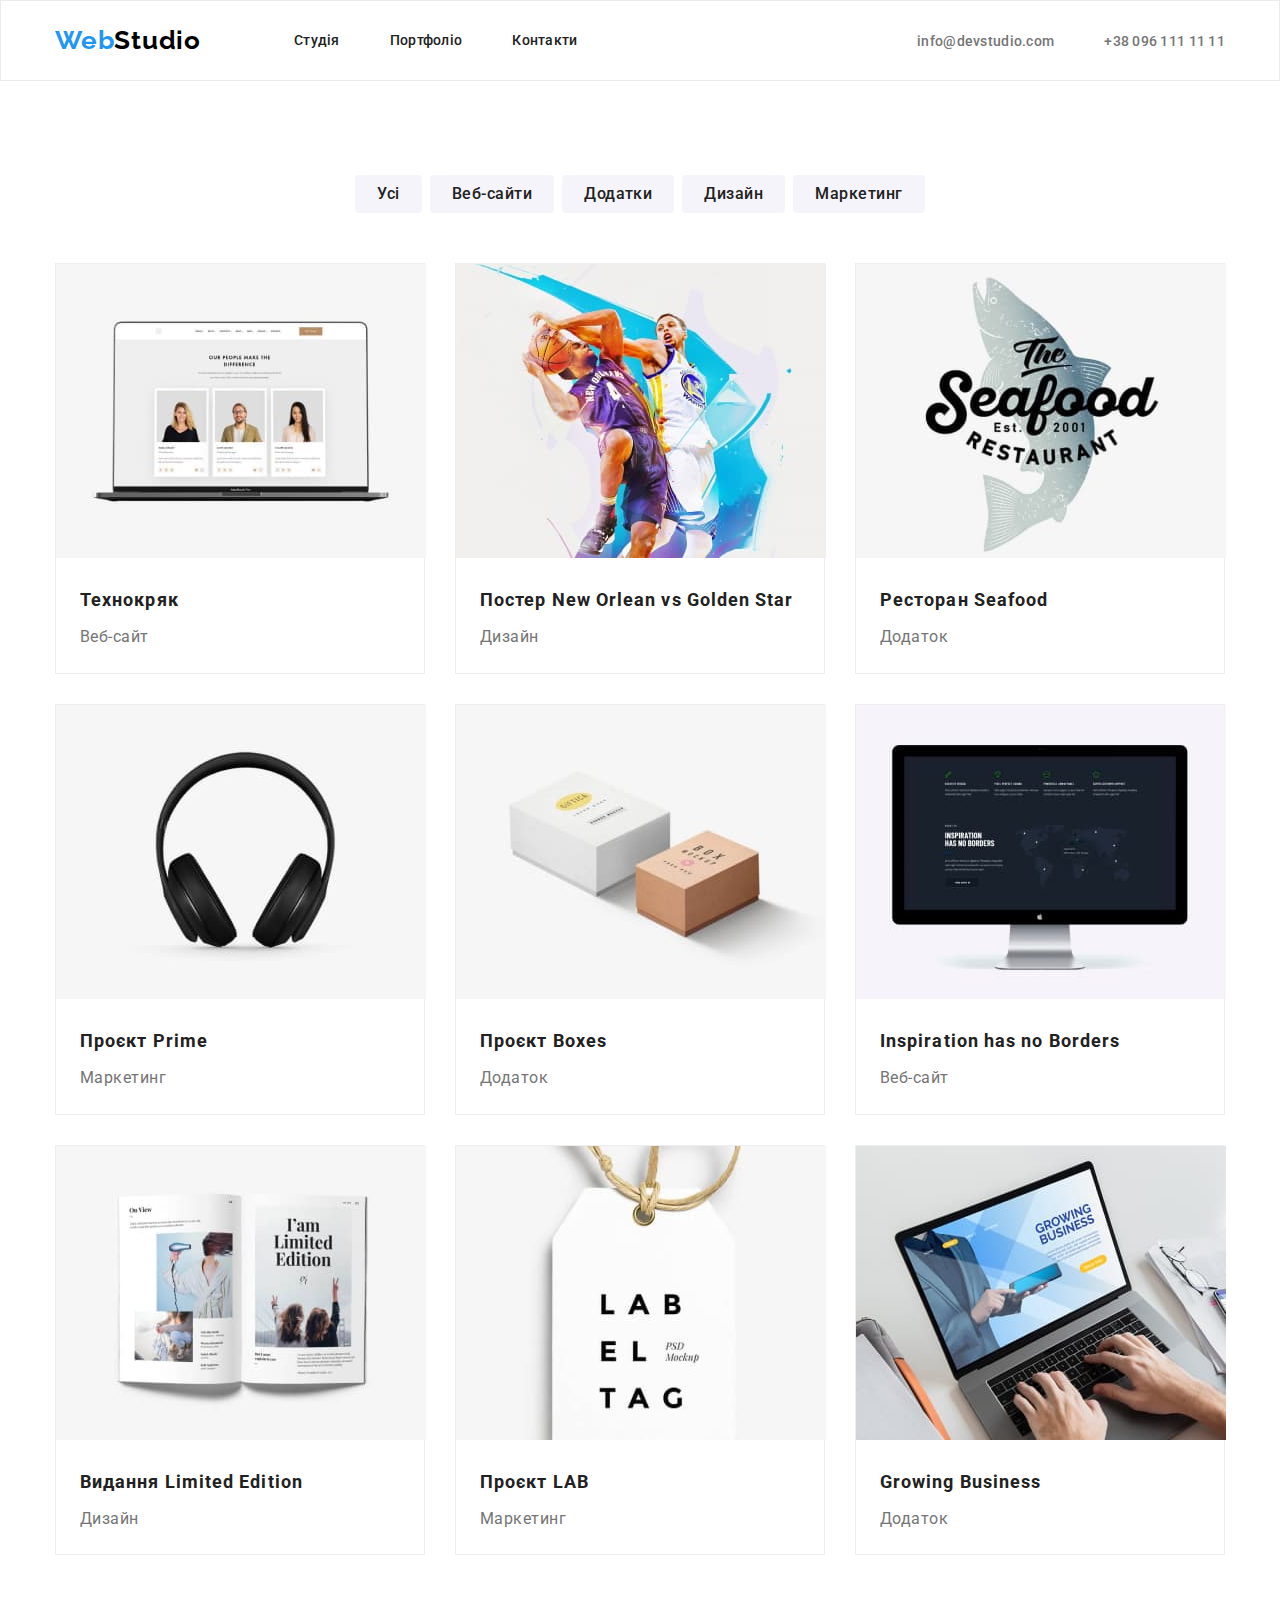
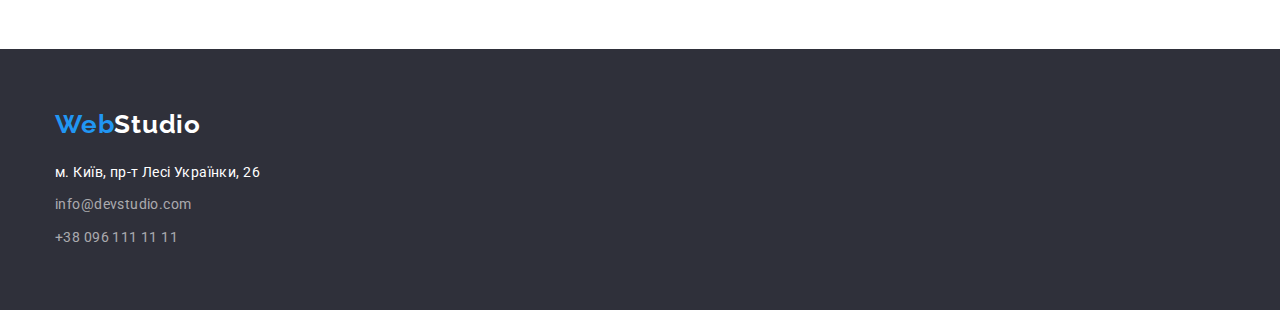
==== portfolio.html @ 5ba32ba5 "клонує 03" ====
<!DOCTYPE html>
<html lang="en">
<head>
    <meta charset="UTF-8">
    <meta http-equiv="X-UA-Compatible" content="IE=edge">
    <meta name="viewport" content="width=device-width, initial-scale=1.0">
    <title>WebStudio Portfolio</title>
    <link href="https://fonts.googleapis.com/css2?family=Raleway:wght@700&family=Roboto:wght@400;500;700;900&display=swap"
        rel="stylesheet">
    <link rel="stylesheet" href="https://cdnjs.cloudflare.com/ajax/libs/modern-normalize/1.0.0/modern-normalize.min.css" />
    <link rel="stylesheet" href="./css/styles.css">
</head>
<body class="studio-portfolio">
    <!-- Шапка сайту-->
    
    <header class="over">
        <div class="container main-over">
            <a href="./index.html" class="logo"><span class="logo-web">Web</span><span class="logo-studio">Studio</span></a>
            <nav>
                <ul class="site-nav">
                    <li class="item"><a href="./index.html" class="link">Студія</a></li>
                    <li class="item"><a href="./portfolio.html" class="link">Портфоліо</a></li>
                    <li class="item"><a href="" class="link">Контакти</a></li>
                </ul>
            </nav>
            <ul class="contacts">
                <li class="item"><a href="mailto:info@devstudio.com" class="link">info@devstudio.com</a></li>
                <li class="item"><a href="tel:+380961111111" class="link">+38 096 111 11 11</a></li>
            </ul>
        </div>
    </header>

    <main>
        <section class="section section-portfolio">
            <div class="container">
            <!-- Прихований заголовок -->
            <h1 class="visually-hidden">Портфоліо</h1>
            <!-- Кнопки фільтрів проектів -->
            <ul class="portfolio-nav">
                <li class="portfolio-item"><button type="button" class="item">Усі</button></li>
                <li class="portfolio-item"><button type="button" class="item">Веб-сайти</button></li>
                <li class="portfolio-item"><button type="button" class="item">Додатки</button></li>
                <li class="portfolio-item"><button type="button" class="item">Дизайн</button></li>
                <li class="portfolio-item"><button type="button" class="item">Маркетинг</button></li>
            </ul>
            <!-- Перелік проектів -->
            <ul class="projects">
                <li class="project-item"><a href="">
                    <img width="370" src="./images/portfolio-img/portfolio-1.jpg" alt="Веб-сайт Технокряк">
                    <h2 class="project-name">Технокряк</h2>
                    <p class="project-type">Веб-сайт</p>
                </a></li>
                <li class="project-item"><a href="">
                    <img width="370" src="./images/portfolio-img/portfolio-2.jpg" alt="Дизайн постеру">
                    <h2 class="project-name">Постер New Orlean vs Golden Star</h2>
                    <p class="project-type">Дизайн</p>    
                </a></li>
                <li class="project-item"><a href="">
                    <img width="370" src="./images/portfolio-img/portfolio-3.jpg" alt="Логотип ресторану">
                    <h2 class="project-name">Ресторан Seafood</h2>
                    <p class="project-type">Додаток</p>
                </a></li>
                <li class="project-item"><a href="">
                    <img width="370" src="./images/portfolio-img/portfolio-4.jpg" alt="Навушники">
                    <h2 class="project-name">Проєкт Prime</h2>
                    <p class="project-type">Маркетинг</p>
                </a></li>
                <li class="project-item"><a href="">
                    <img width="370" src="./images/portfolio-img/portfolio-5.jpg" alt="Коробки">
                    <h2 class="project-name">Проєкт Boxes</h2>
                    <p class="project-type">Додаток</p>
                </a></li>
                <li class="project-item"><a href="">
                    <img width="370" src="./images/portfolio-img/portfolio-6.jpg" alt="Сторінка сайту">
                    <h2 class="project-name">Inspiration has no Borders</h2>
                    <p class="project-type">Веб-сайт</p>
                </a></li>
                <li class="project-item"><a href="">
                    <img width="370" src="./images/portfolio-img/portfolio-7.jpg" alt="Сторінка журналу">
                    <h2 class="project-name">Видання Limited Edition</h2>
                    <p class="project-type">Дизайн</p>
                </a></li>
                <li class="project-item"><a href="">
                    <img width="370" src="./images/portfolio-img/portfolio-8.jpg" alt="Бірка">
                    <h2 class="project-name">Проєкт LAB</h2>
                    <p class="project-type">Маркетинг</p>
                </a></li>
                <li class="project-item"><a href="">
                    <img width="370" src="./images/portfolio-img/portfolio-9.jpg" alt="Сторінка додатку">
                    <h2 class="project-name">Growing Business</h2>
                    <p class="project-type">Додаток</p>
                </a></li>
            </ul>
            </div>
        </section>
    </main>
    <!-- Підвал сайту -->
    
    <footer class="under section">
        <div class="container">
            <a href="./index.html" class="logo"><span class="logo-web">Web</span><span
                    class="logo-studio-ftr">Studio</span></a>
            <address>
                <ul>
                    <li class="address">м. Київ, пр-т Лесі Українки, 26</li>
                    <li class="email-ftr"><a href="mailto:info@devstudio.com" class="contact-ftr">info@devstudio.com</a></li>
                    <li><a href="tel:+380961111111" class="contact-ftr">+38 096 111 11 11</a></li>
                </ul>
            </address>
        </div>
    </footer>
</body>
</html>
---- css/styles.css ----
ul {
    list-style: none;
    padding-left: 0;
}
a {
    text-decoration: none;
}

h1, h2, h3, h4, h5, h6, p, ul {
    margin: 0;
}
.container {
    width: 1200px;
    margin: 0 auto;
    padding-left: 15px;
    padding-right: 15px;
}

.section {
    padding-top: 94px;
    padding-bottom: 94px
}

:root {
    --primary-color: #757575;
    --secondary-color: #212121;
    --logo-color: #000000;
    --hero-color: #FFFFFF;
    --footer-color: rgba(255, 255, 255, 0.6);
    --accent-color:#2196F3;
    --primary-background_color: #F5F5F5;
    --secondary-background-color: #F5F4FA;
    --footer_background_color: #2F303A;
}

.studio,
.studio-portfolio {
    background-color: var(--hero-color);
    color: var(--primary-color);
    font-family: 'Roboto', sans-serif;
}

.logo {
    display: inline-block;
    font-family: 'Raleway', sans-serif;
    font-weight: 700;
    font-size: 26px;
    line-height: 1.2;
    letter-spacing: 0.03em;
}

.over {
    background-color: var(--hero-color);
    border: 1px solid #ECECEC;
}

.main-over {
    display: flex;
    align-items: center;
}
/* Навігація */

.logo-web {
    color: var(--accent-color);
}

.logo-studio {
    color: var(--logo-color);
}

.site-nav {
    display: flex;
    margin-left: 93px;
}

.site-nav .item:not(:last-child){
    margin-right: 50px;
}

.site-nav .link {
    display: block;
    padding-top: 32px;
    padding-bottom: 32px;

    color: var(--secondary-color);
    font-weight: 500;
    font-size: 14px;
    line-height: 1.1;
    letter-spacing: 0.02em;
}

.contacts {
    display: flex;
    margin-left: auto;
}

.contacts .item + .item {
    margin-left: 50px;
}

.contacts .link {
    display: inline-block;
    color: var(--primary-color);
    font-weight: 500;
    font-size: 14px;
    line-height: 1.1;
    letter-spacing: 0.02em;
}

.link:hover,
.link:focus {
    color: var(--accent-color);
}

/* Герой-секція */

.hero {
   background-color: var(--footer_background_color); 
   padding: 200px 0;
}

.hero-tittle {
    width: 696px;
    margin: 0 auto;
    margin-bottom: 30px;
    color: var(--hero-color);
    font-weight: 900;
    font-size: 44px;
    line-height: 1.4;
    text-align: center;
    letter-spacing: 0.06em;
    text-transform: uppercase;
}

.hero-btn {
    padding: 10px 32px;
    margin: 0 auto;
    box-shadow: 0px 4px 4px rgba(0, 0, 0, 0.15);
    border-radius: 4px;
    color: var(--hero-color);
    background-color: var(--accent-color);
    font-weight: 700;
    font-size: 16px;
    line-height: 1.9;
    display: flex;
    align-items: center;
    text-align: center;
    letter-spacing: 0.06em;
    cursor: pointer;
}

/* Особливості */
/* Прихований заголовок */

.visually-hidden {
    position: absolute;
    width: 1px;
    height: 1px;
    margin: -1px;
    border: 0;
    padding: 0;

    white-space: nowrap;
    clip-path: inset(100%);
    clip: rect(0 0 0 0);
    overflow: hidden;
}

.speciality {
    padding-bottom: 0;
}

.features {
    display: flex;
    flex-wrap: wrap;
}

.features .item {
    width: 270px;
}

.features .item:not(:last-child) {
    margin-right: 30px;
}


.features-name {
    margin-bottom: 10px;
    color: var(--secondary-color);
    font-weight: 700;
    font-size: 14px;
    line-height: 1.1;
    letter-spacing: 0.03em;
    text-transform: uppercase;
}

.features-details {
    width: 270px;
    font-size: 14px;
    line-height: 1.7;
    letter-spacing: 0.03em;
}

/* Чим ми займаємося */

.work-do {
    margin-bottom: 50px;
    color: var(--secondary-color);
    font-weight: 700;
    font-size: 36px;
    line-height: 1.2;
    text-align: center;
    letter-spacing: 0.03em;
}

.employment {
    display: flex;
}

.employment .item:not(:last-child) {
    margin-right: 30px;
}

/* Наша команда */
.team {
    background-color: var(--secondary-background-color);
}

.team-name {
    margin-bottom: 50px;
    color: var(--secondary-color);
    font-weight: 700;
    font-size: 36px;
    line-height: 1.2;
    text-align: center;
    letter-spacing: 0.03em;
}

.team-photo {
    margin-bottom: 30px;
}

.team-initials {
    margin-bottom: 10px;
    color: var(--secondary-color);
    font-weight: 500;
    font-size: 16px;
    line-height: 1.2;
    text-align: center;
    letter-spacing: 0.03em;
}

.team-position {
    font-size: 16px;
    line-height: 1.2;
    text-align: center;
    letter-spacing: 0.03em;
}

.team-list {
    display: flex;
}

.teams:not(:last-child) {
    margin-right: 30px;
}

.teams {
    padding-bottom: 30px;
    box-shadow: 0px 1px 3px rgba(0, 0, 0, 0.12), 0px 1px 1px rgba(0, 0, 0, 0.14), 0px 2px 1px rgba(0, 0, 0, 0.2);
    border-radius: 0px 0px 4px 4px;
    background-color: #FFFFFF;
}
/* Підвал сайту */

.under {
    padding: 60px 0;
    background-color: var(--footer_background_color);
}

.logo-studio-ftr {
    color: var(--hero-color)
}
.address {
    margin-top: 20px;
    margin-bottom: 9px;
    color: var(--hero-color);
    font-style: normal;
    font-size: 14px;
    line-height: 1.7;
    letter-spacing: 0.03em;
}

.contact-ftr {
    color: var(--footer-color);
    font-style: normal;
    font-size: 14px;
    line-height: 1.7;
    letter-spacing: 0.03em;
}

.email-ftr {
    margin-bottom: 9px;
}

.contact-ftr:hover,
.contact-ftr:focus {
    color: var(--accent-color);
}

/* Портфоліо */

.portfolio-nav {
    display: flex;
    justify-content: center;
}

.portfolio-item:not(:last-child) {
    margin-right: 8px;
}

.portfolio-nav .item {
    padding: 6px 22px;
    border: 0;
    border-radius: 4px;
    color: var(--secondary-color);
    background-color: var(--secondary-background-color);
    font-weight: 500;
    font-size: 16px;
    line-height: 1.6;
    text-align: center;
    letter-spacing: 0.03em;
    cursor: pointer;
}

.portfolio-nav li:last-child {
    margin-bottom: 50px;
}

.portfolio-nav .item:hover,
.portfolio-nav .item:focus,
.portfolio-nav .item:active {
    color: var(--hero-color);
    background-color: var(--accent-color);
    box-shadow: 0px 3px 1px rgba(0, 0, 0, 0.1), 0px 1px 2px rgba(0, 0, 0, 0.08), 0px 2px 2px rgba(0, 0, 0, 0.12);
    border-radius: 4px;
}

/* Перелік проектів */

.projects {
    display: flex;
    flex-wrap: wrap;
}

.project-item {
    width: 370px;
    margin-right: 30px;
    margin-bottom: 30px;
    border: 1px solid #EEEEEE;
}

.project-item:nth-child(3n) {
    margin-right: 0;
}

.project-item:nth-last-child(-n+3) {
    margin-bottom: 0;
}

.projects img {
    margin-bottom: 20px;
}

.project-name {
    margin-bottom: 4px;
    margin-left: 24px;
    margin-left: 24px;
    color: var(--secondary-color);
    font-weight: 700;
    font-size: 18px;
    line-height: 2.0;
    letter-spacing: 0.06em;
}

.project-type {
    margin-left: 24px;
    margin-left: 24px;
    margin-bottom: 20px;
    color: var(--primary-color);
    font-size: 16px;
    line-height: 1.9;
    letter-spacing: 0.03em;
}
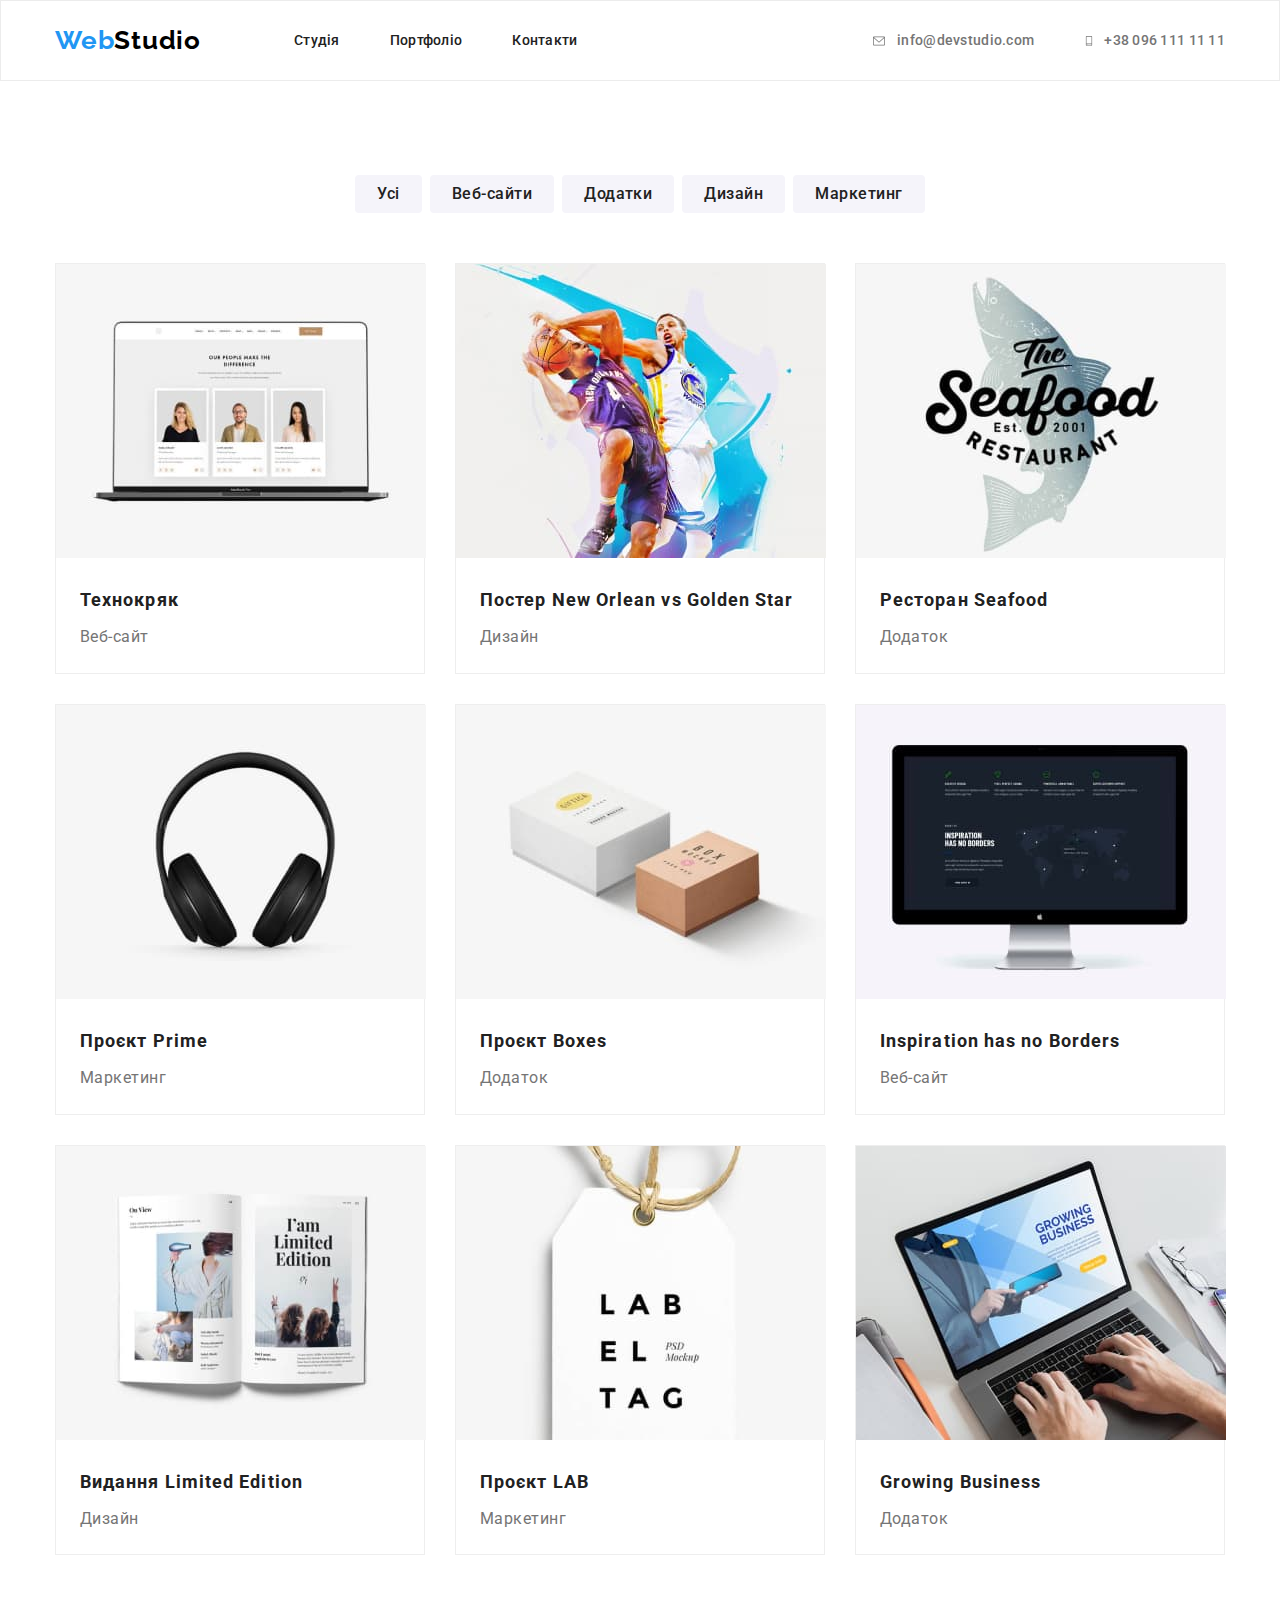
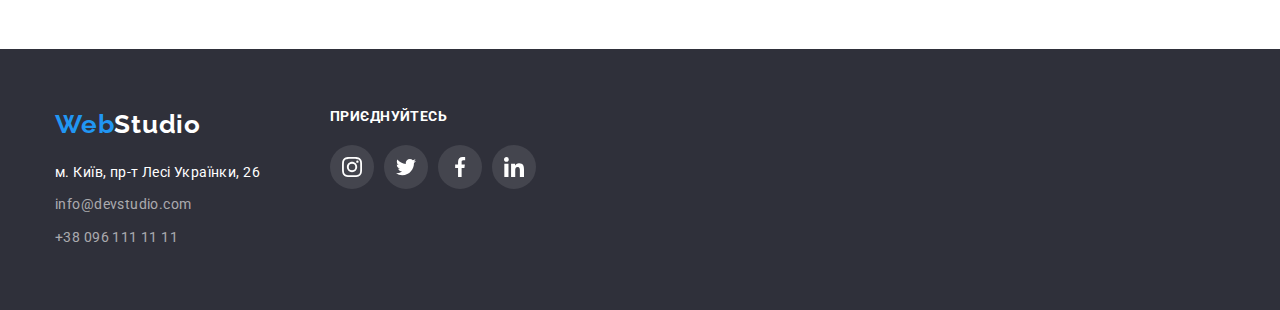
==== commit b0901260: "svg" ====
--- a/portfolio.html
+++ b/portfolio.html
@@ -24,8 +24,22 @@
                 </ul>
             </nav>
             <ul class="contacts">
-                <li class="item"><a href="mailto:info@devstudio.com" class="link">info@devstudio.com</a></li>
-                <li class="item"><a href="tel:+380961111111" class="link">+38 096 111 11 11</a></li>
+                <li class="item">
+                    <a href="mailto:info@devstudio.com" class="link">
+                        <svg class="envelope" width="16px" height="12px">
+                            <use href="./images/icons.svg#icon-envelope"></use>
+                        </svg>
+                        info@devstudio.com
+                    </a>
+                </li>
+                <li class="item">
+                    <a href="tel:+380961111111" class="link">
+                        <svg class="smartphone" width="10px" height="16px">
+                            <use href="./images/icons.svg#icon-smartphone"></use>
+                        </svg>
+                        +38 096 111 11 11
+                    </a>
+                </li>
             </ul>
         </div>
     </header>
@@ -97,16 +111,40 @@
     <!-- Підвал сайту -->
     
     <footer class="under section">
-        <div class="container">
-            <a href="./index.html" class="logo"><span class="logo-web">Web</span><span
-                    class="logo-studio-ftr">Studio</span></a>
-            <address>
-                <ul>
-                    <li class="address">м. Київ, пр-т Лесі Українки, 26</li>
-                    <li class="email-ftr"><a href="mailto:info@devstudio.com" class="contact-ftr">info@devstudio.com</a></li>
-                    <li><a href="tel:+380961111111" class="contact-ftr">+38 096 111 11 11</a></li>
+        <div class="container container-ftr">
+            <div class="contacts-ftr">
+                <a href="./index.html" class="logo"><span class="logo-web">Web</span><span
+                        class="logo-studio-ftr">Studio</span></a>
+                <address>
+                    <ul>
+                        <li class="address">м. Київ, пр-т Лесі Українки, 26</li>
+                        <li class="email-ftr"><a href="mailto:info@devstudio.com" class="contact-ftr">info@devstudio.com</a>
+                        </li>
+                        <li><a href="tel:+380961111111" class="contact-ftr">+38 096 111 11 11</a></li>
+                    </ul>
+                </address>
+            </div>
+            <div class="nav-icons">
+                <p>ПРИЄДНУЙТЕСЬ</p>
+                <ul class="icons-ft">
+                    <li>
+                        <svg class="icons-ft-item" width="20px" height="20px">
+                            <use href="./images/icons.svg#icon-instagram" </svg>
+                    </li>
+                    <li>
+                        <svg class="icons-ft-item" width="20px" height="20px">
+                            <use href="./images/icons.svg#icon-twitter" </svg>
+                    </li>
+                    <li>
+                        <svg class="icons-ft-item" width="20px" height="20px">
+                            <use href="./images/icons.svg#icon-facebook" </svg>
+                    </li>
+                    <li>
+                        <svg class="icons-ft-item" width="20px" height="20px">
+                            <use href="./images/icons.svg#icon-linkedin" </svg>
+                    </li>
                 </ul>
-            </address>
+            </div>
         </div>
     </footer>
 </body>
--- a/css/styles.css
+++ b/css/styles.css
@@ -92,6 +92,7 @@
 .contacts {
     display: flex;
     margin-left: auto;
+    align-items: center;
 }
 
 .contacts .item + .item {
@@ -99,7 +100,8 @@
 }
 
 .contacts .link {
-    display: inline-block;
+    display: flex;
+    align-items: center;
     color: var(--primary-color);
     font-weight: 500;
     font-size: 14px;
@@ -112,10 +114,23 @@
     color: var(--accent-color);
 }
 
+.envelope,
+.smartphone {
+    margin-right: 10px;
+    fill: currentColor;
+    /* display: block;
+    position: relative;
+    margin-top: -2px; */
+
+}
+
 /* Герой-секція */
 
 .hero {
+    background-image: linear-gradient(rgba(47, 48, 58, 0.4),rgba(47, 48, 58, 0.4)), url(../images/hero-bg.jpg);
+    max-width: 1600px;
    background-color: var(--footer_background_color); 
+   margin: 0 auto;
    padding: 200px 0;
 }
 
@@ -136,6 +151,7 @@
     padding: 10px 32px;
     margin: 0 auto;
     box-shadow: 0px 4px 4px rgba(0, 0, 0, 0.15);
+    border: none;
     border-radius: 4px;
     color: var(--hero-color);
     background-color: var(--accent-color);
@@ -201,6 +217,17 @@
     letter-spacing: 0.03em;
 }
 
+.feature-icon1 {
+    display: flex;
+    justify-content: center; 
+    align-items: center;
+    width: 270px;
+    height: 120px;
+    background-color: var(--secondary-background-color);
+    border-radius: 4px;
+    margin-bottom: 30px;
+}
+
 /* Чим ми займаємося */
 
 .work-do {
@@ -226,7 +253,8 @@
     background-color: var(--secondary-background-color);
 }
 
-.team-name {
+.team-name,
+.regular {
     margin-bottom: 50px;
     color: var(--secondary-color);
     font-weight: 700;
@@ -271,6 +299,62 @@
     border-radius: 0px 0px 4px 4px;
     background-color: #FFFFFF;
 }
+
+.icons {
+    display: flex;
+    justify-content: center;
+    align-items: center;
+    margin-top: 16px;
+}
+
+.icons li {
+    display: flex;
+    justify-content: center;
+    align-items: center;
+    width: 44px;
+    height: 44px;
+    fill: #AFB1B8;
+}
+
+.icons li:hover {
+    background-color: var(--accent-color);
+    fill: var(--hero-color);
+    border-radius: 50%;
+}
+
+/* Постійні клієнти */
+
+.regular-clients {
+    display: flex;
+    justify-content: center;
+    align-items: center;
+}
+
+.regular-clients li {
+    display: flex;
+    justify-content: center;
+    align-items: center;
+    width: 170px;
+    height: 92px;
+    border: 1px solid #AFB1B8;
+    border-radius: 4px;
+    color: #AFB1B8;
+    background-color: var(--hero-color);
+}
+
+.regular-clients li:not(:last-child) {
+    margin-right: 30px;
+}
+
+.regular-clients li:hover {
+    border: 1px solid var(--accent-color);
+    color: var(--accent-color);
+}
+
+.client {
+    fill: currentColor;
+}
+
 /* Підвал сайту */
 
 .under {
@@ -306,6 +390,52 @@
 .contact-ftr:hover,
 .contact-ftr:focus {
     color: var(--accent-color);
+}
+
+.nav-icons p {
+    margin-bottom: 20px;
+    font-weight: 700;
+    font-size: 14px;
+    line-height: 1.14;
+    letter-spacing: 0.03em;
+    text-transform: uppercase;
+    color: var(--hero-color)
+}
+
+.contacts-ftr {
+    margin-right: 70px;
+}
+
+.container-ftr {
+    display: flex;
+}
+
+.icons-ft {
+    display: flex;
+    justify-content: center;
+    align-items: center;
+    margin-top: 16px;
+}
+
+.icons-ft li {
+    display: flex;
+    justify-content: center;
+    align-items: center;
+    width: 44px;
+    height: 44px;
+    fill: var(--hero-color);
+    background: rgba(255, 255, 255, 0.1);
+    border-radius: 50%;
+}
+
+.icons-ft li:not(:last-child) {
+    margin-right: 10px;
+} 
+
+.icons-ft li:hover {
+    background-color: var(--accent-color);
+    color: var(--hero-color);
+    border-radius: 50%;
 }
 
 /* Портфоліо */
@@ -360,6 +490,10 @@
     border: 1px solid #EEEEEE;
 }
 
+.project-item:hover {
+    box-shadow: 0px 1px 1px rgba(0, 0, 0, 0.12), 0px 4px 4px rgba(0, 0, 0, 0.06), 1px 4px 6px rgba(0, 0, 0, 0.16);
+}
+
 .project-item:nth-child(3n) {
     margin-right: 0;
 }
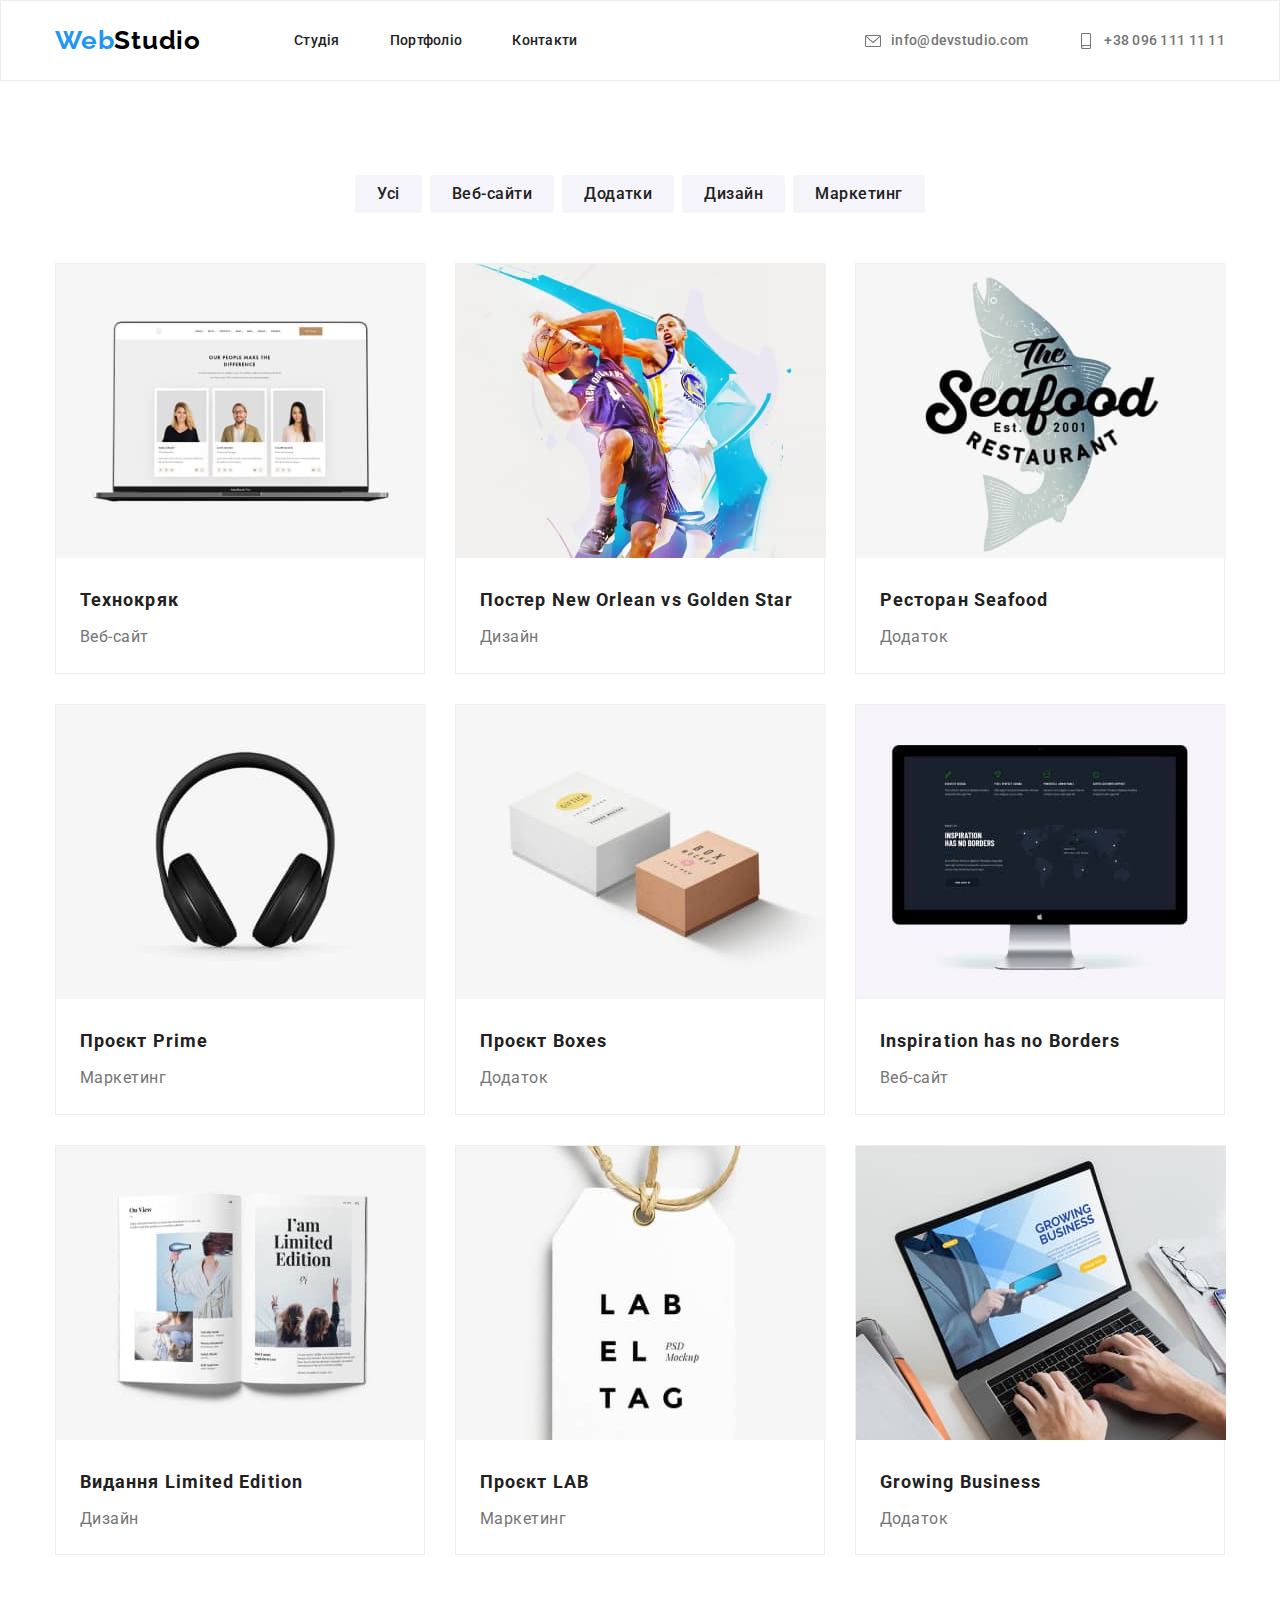
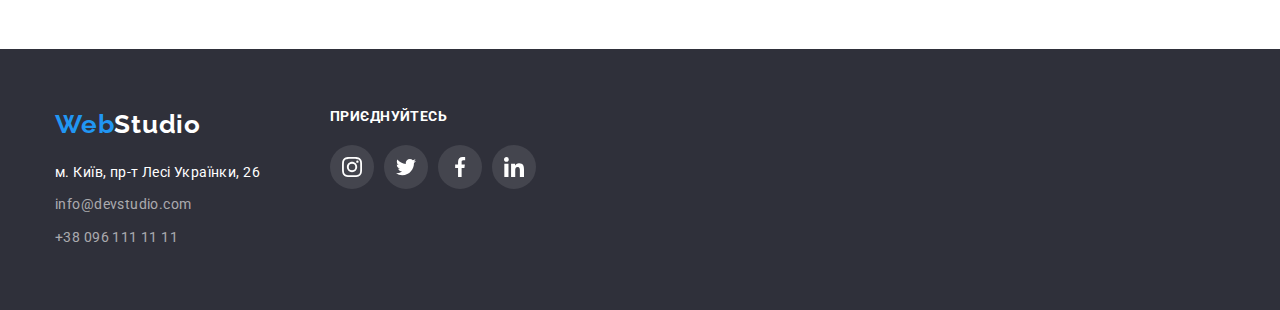
==== commit 526434b2: "Оновлює іконки клієнтів" ====
--- a/portfolio.html
+++ b/portfolio.html
@@ -26,7 +26,7 @@
             <ul class="contacts">
                 <li class="item">
                     <a href="mailto:info@devstudio.com" class="link">
-                        <svg class="envelope" width="16px" height="12px">
+                        <svg class="envelope" width="16px" height="16px">
                             <use href="./images/icons.svg#icon-envelope"></use>
                         </svg>
                         info@devstudio.com
@@ -34,7 +34,7 @@
                 </li>
                 <li class="item">
                     <a href="tel:+380961111111" class="link">
-                        <svg class="smartphone" width="10px" height="16px">
+                        <svg class="smartphone" width="16px" height="16px">
                             <use href="./images/icons.svg#icon-smartphone"></use>
                         </svg>
                         +38 096 111 11 11
@@ -128,21 +128,33 @@
                 <p>ПРИЄДНУЙТЕСЬ</p>
                 <ul class="icons-ft">
                     <li>
-                        <svg class="icons-ft-item" width="20px" height="20px">
-                            <use href="./images/icons.svg#icon-instagram" </svg>
+                        <a class="icons-link-ft" href="">
+                            <svg class="icons-ft-item" width="20px" height="20px">
+                                <use href="./images/icons.svg#icon-instagram" </svg>
+                        </a>
                     </li>
+    
                     <li>
-                        <svg class="icons-ft-item" width="20px" height="20px">
-                            <use href="./images/icons.svg#icon-twitter" </svg>
+                        <a class="icons-link-ft" href="">
+                            <svg class="icons-ft-item" width="20px" height="20px">
+                                <use href="./images/icons.svg#icon-twitter" </svg>
+                        </a>
                     </li>
+    
                     <li>
-                        <svg class="icons-ft-item" width="20px" height="20px">
-                            <use href="./images/icons.svg#icon-facebook" </svg>
+                        <a class="icons-link-ft" href="">
+                            <svg class="icons-ft-item" width="20px" height="20px">
+                                <use href="./images/icons.svg#icon-facebook" </svg>
+                        </a>
                     </li>
+    
                     <li>
-                        <svg class="icons-ft-item" width="20px" height="20px">
-                            <use href="./images/icons.svg#icon-linkedin" </svg>
+                        <a class="icons-link-ft" href="">
+                            <svg class="icons-ft-item" width="20px" height="20px">
+                                <use href="./images/icons.svg#icon-linkedin" </svg>
+                        </a>
                     </li>
+    
                 </ul>
             </div>
         </div>
--- a/css/styles.css
+++ b/css/styles.css
@@ -307,21 +307,26 @@
     margin-top: 16px;
 }
 
-.icons li {
+.icons-link {
     display: flex;
     justify-content: center;
     align-items: center;
     width: 44px;
     height: 44px;
-    fill: #AFB1B8;
-}
-
-.icons li:hover {
+    color: #AFB1B8;
+}
+
+.icons-link:hover {
     background-color: var(--accent-color);
-    fill: var(--hero-color);
+    color: var(--hero-color);
     border-radius: 50%;
 }
 
+.icons-item {
+    fill: currentColor;
+}
+
+
 /* Постійні клієнти */
 
 .regular-clients {
@@ -330,7 +335,7 @@
     align-items: center;
 }
 
-.regular-clients li {
+.clients-link {
     display: flex;
     justify-content: center;
     align-items: center;
@@ -346,7 +351,7 @@
     margin-right: 30px;
 }
 
-.regular-clients li:hover {
+.clients-link:hover {
     border: 1px solid var(--accent-color);
     color: var(--accent-color);
 }
@@ -417,14 +422,14 @@
     margin-top: 16px;
 }
 
-.icons-ft li {
+.icons-link-ft {
     display: flex;
     justify-content: center;
     align-items: center;
     width: 44px;
     height: 44px;
-    fill: var(--hero-color);
-    background: rgba(255, 255, 255, 0.1);
+    color: var(--hero-color);
+    background-color: rgba(255, 255, 255, 0.1);
     border-radius: 50%;
 }
 
@@ -432,10 +437,14 @@
     margin-right: 10px;
 } 
 
-.icons-ft li:hover {
+.icons-link-ft:hover {
     background-color: var(--accent-color);
     color: var(--hero-color);
     border-radius: 50%;
+}
+
+.icons-ft-item {
+    fill: currentColor;
 }
 
 /* Портфоліо */
